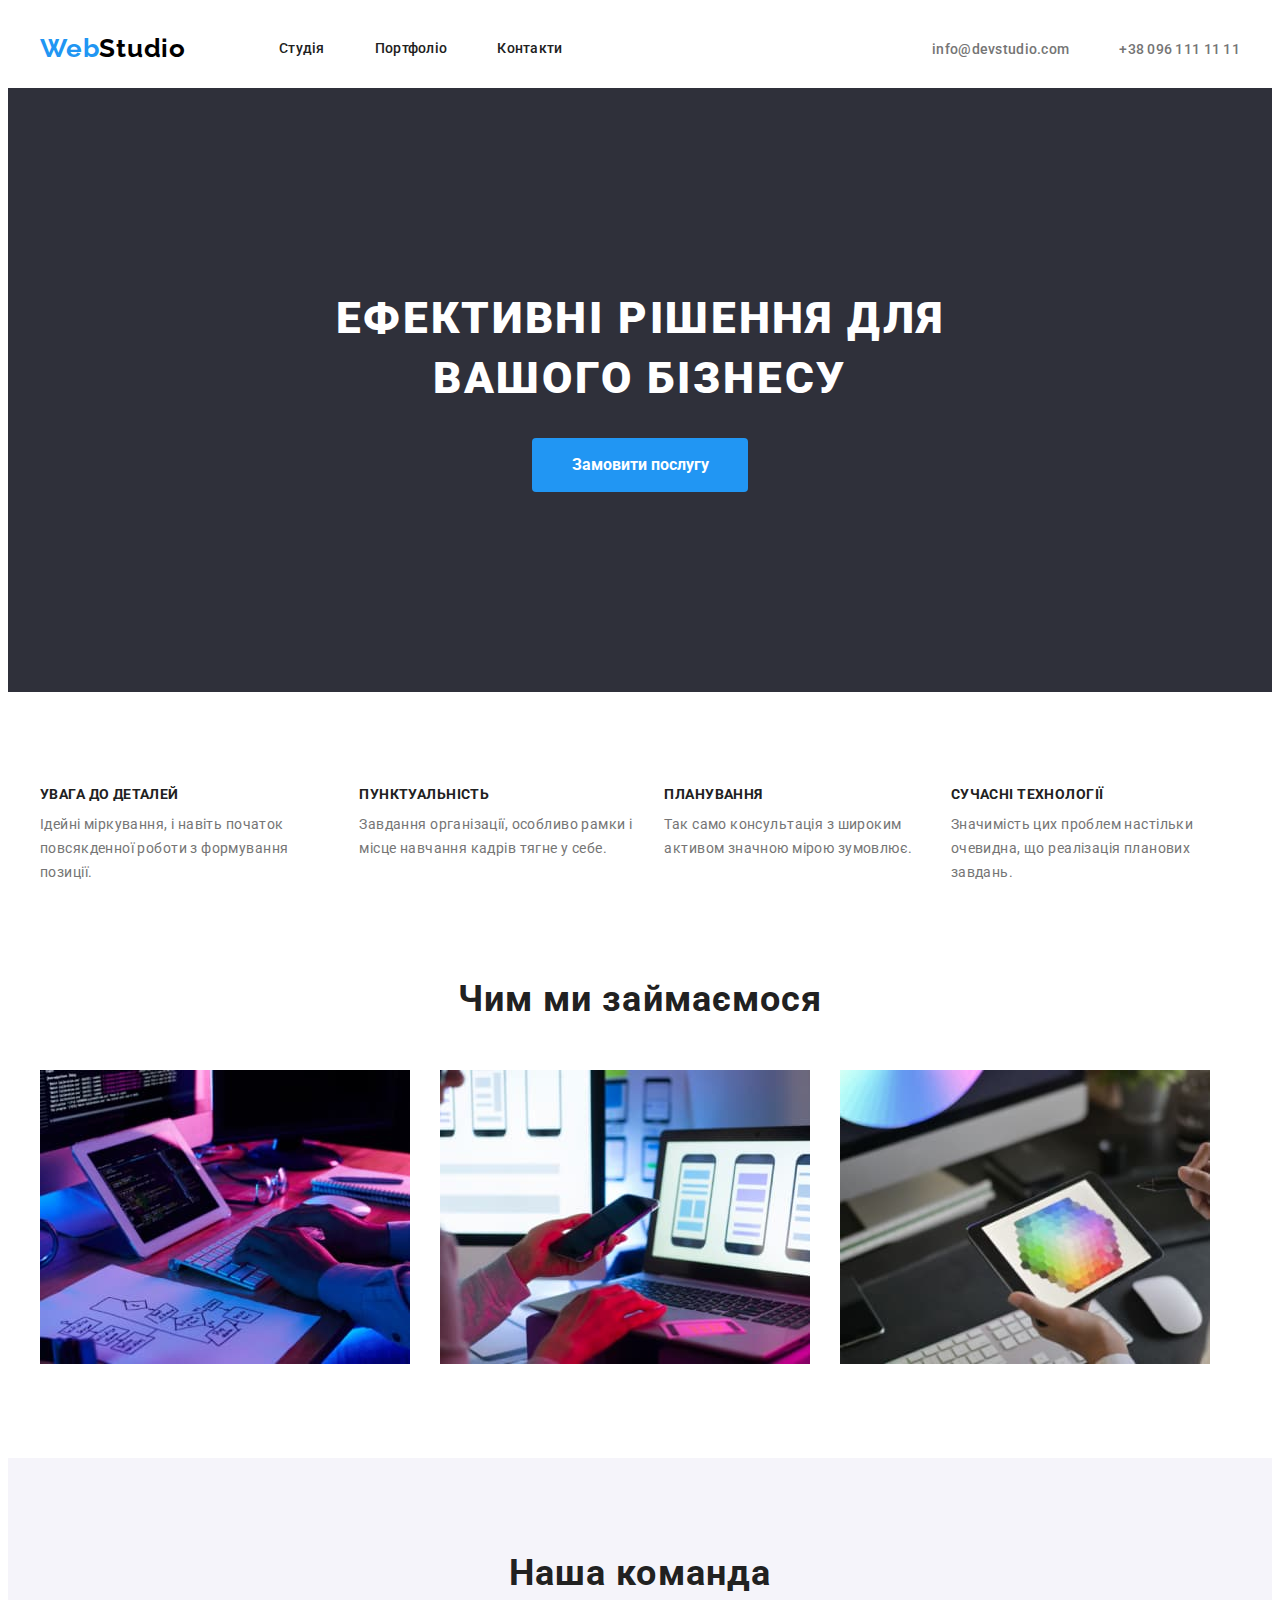
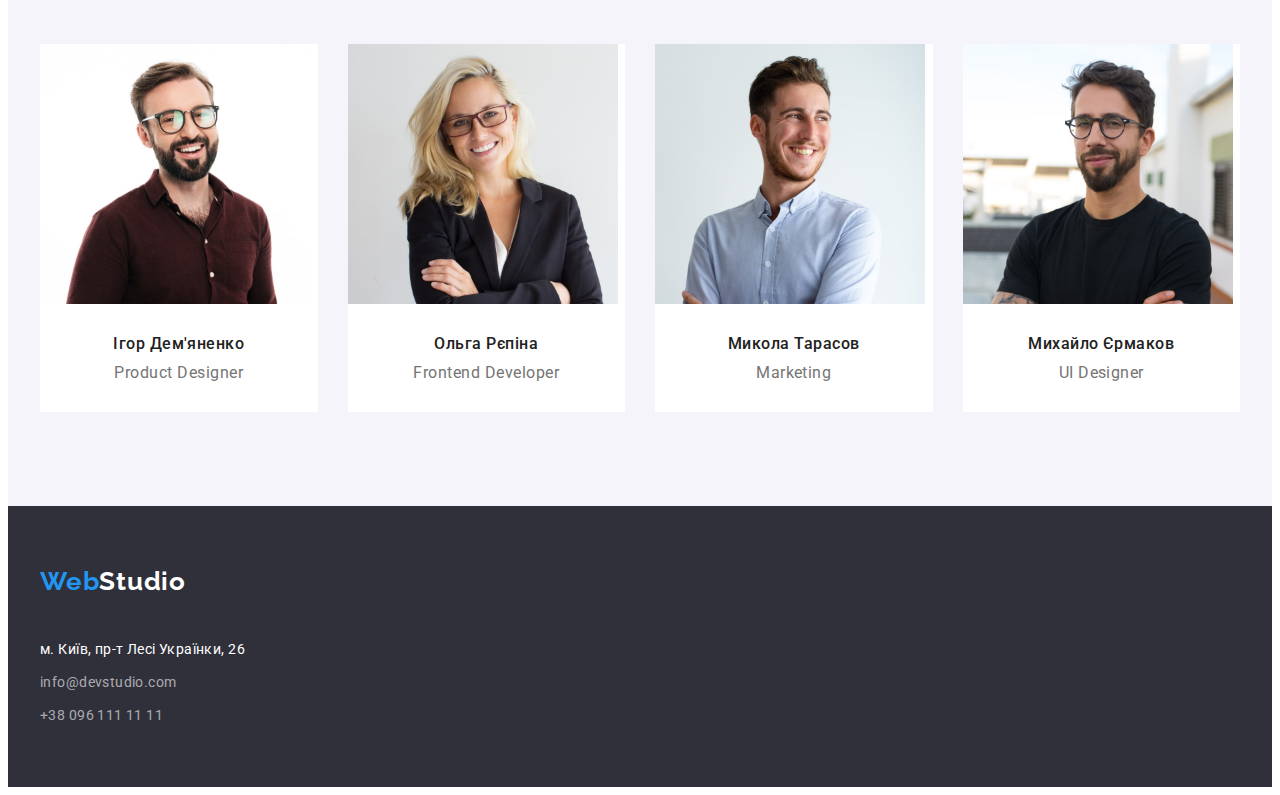
==== index.html @ 74b708aa "Initial commit" ====
<!DOCTYPE html>
<html lang="uk">
	<head>
		<meta charset="UTF-8" />
		<meta http-equiv="X-UA-Compatible" content="IE=edge" />
		<meta name="viewport" content="width=device-width, initial-scale=1.0" />
		<title>Document</title>
		<link rel="preconnect" href="https://fonts.googleapis.com" />
		<link rel="preconnect" href="https://fonts.gstatic.com" crossorigin />
		<link
			href="https://fonts.googleapis.com/css2?family=Raleway:wght@700&family=Roboto:wght@400;500;700;900&display=swap"
			rel="stylesheet"
		/>
		<link
			rel="stylesheet"
			href="https://cdnjs.cloudflare.com/ajax/libs/modern-normalize/1.1.0/modern-normalize.min.css"
			integrity="sha512-wpPYUAdjBVSE4KJnH1VR1HeZfpl1ub8YT/NKx4PuQ5NmX2tKuGu6U/JRp5y+Y8XG2tV+wKQpNHVUX03MfMFn9Q=="
			crossorigin="anonymous"
			referrerpolicy="no-referrer"
		/>
		<link rel="stylesheet" href="./css/styles.css" />
	</head>
	<body>
		<!-- =========================HEDER========================= -->
		<header class="heder">
			<div class="heder-conteiner conteiner">
				<a href="/" class="heder-logo link">
					Web<span class="heder-logo-part link">Studio</span>
				</a>
				<nav class="nav-list list">
					<ul class="hedern-nav-list list">
						<li class="nav-item list"><a href="index.html" class="nav-link link">Студія</a></li>
						<li class="nav-item list"><a href="portfolio.html" class="nav-link link">Портфоліо</a></li>
						<li class="nav-item list"><a href="" class="nav-link link">Контакти</a></li>
					</ul>
				</nav>
				<ul class="heder-list list">
					<li class="heder-mail-item">
						<a href="mailto:info@devstudio.com" class="heder-mail-link link">info@devstudio.com</a>
					</li>
					<li class="heder-tel-item">
						<a href="tel:+380961111111" class="heder-tel-link link">+38 096 111 11 11</a>
					</li>
				</ul>
			</div>
			<!-- =========================HEDER========================= -->
		</header>
		<main>
			<!-- =========================MAIN========================= -->
			<section class="main">
				<div class="conteiner">
					<h1 class="main-title">Ефективні рішення для вашого бізнесу</h1>
					<button type="button" class="main-btn">Замовити послугу</button>
				</div>
			</section>
			<!-- secondary -->
			<section class="section secondary">
				<div class="conteiner">
					<h2 hidden class="secondary-title">Переваги</h2>
					<ul class="secondary-list list">
						<li class="secondary-list-item list">
							<h3 class="secondary-sub-title">Увага до деталей</h3>
							<p class="secondary-text">
								Ідейні міркування, і навіть початок повсякденної роботи з формування позиції.
							</p>
						</li>
						<li class="secondary-list-item list">
							<h3 class="secondary-sub-title">Пунктуальність</h3>
							<p class="secondary-text">Завдання організації, особливо рамки і місце навчання кадрів тягне у себе.</p>
						</li>
						<li class="secondary-list-item list">
							<h3 class="secondary-sub-title">Планування</h3>
							<p class="secondary-text">Так само консультація з широким активом значною мірою зумовлює.</p>
						</li>
						<li class="secondary-list-item list">
							<h3 class="secondary-sub-title">Сучасні технології</h3>
							<p class="secondary-text">Значимість цих проблем настільки очевидна, що реалізація планових завдань.</p>
						</li>
					</ul>
				</div>
			</section>
			<!-- about -->
			<section class="about">
				<div class="conteiner">
					<h2 class="about-title">Чим ми займаємося</h2>
					<ul class="about-list list">
						<li class="about-list-item">
							<img src="./images/a-img-1.jpg" alt="Чим займаемося" width="370" height="294" />
						</li>
						<li class="about-list-item">
							<img src="./images/a-img-2.jpg" alt="Чим займаемося" width="370" height="294" />
						</li>
						<li class="about-list-item">
							<img src="./images/a-img-3.jpg" alt="Чим займаемося" width="370" height="294" />
						</li>
					</ul>
				</div>
			</section>
			<!-- comanda -->
			<section class="section comanda">
				<div class="conteiner">
					<h2 class="comanda-title">Наша команда</h2>
					<ul class="comanda-list list">
						<li class="comanda-item-list">
							<img src="./images/b-img-1.jpg" alt="Команда" width="270" height="260" />
							<h3 class="comanda-sub-title">Ігор Дем'яненко</h3>
							<p lang="en" class="comanda-text">Product Designer</p>
						</li>
						<li class="comanda-item-list">
							<img src="./images/b-img-2.jpg" alt="Команда" width="270" height="260" />
							<h3 class="comanda-sub-title">Ольга Рєпіна</h3>
							<p lang="en" class="comanda-text">Frontend Developer</p>
						</li>
						<li class="comanda-item-list">
							<img src="./images/b-img-3.jpg" alt="Команда" width="270" height="260" />
							<h3 class="comanda-sub-title">Микола Тарасов</h3>
							<p lang="en" class="comanda-text">Marketing</p>
						</li>
						<li class="comanda-item-list">
							<img src="./images/b-img-4.jpg" alt="Команда" width="270" height="260" />
							<h3 class="comanda-sub-title">Михайло Єрмаков</h3>
							<p lang="en" class="comanda-text">UI Designer</p>
						</li>
					</ul>
				</div>
			</section>
			<!-- =========================MAIN========================= -->
		</main>
		<!-- =========================FOOTER========================= -->
		<footer class="footer">
			<div class="conteiner">
				<a href="/" class="footer-logo link">
					Web<span class="footer-logo-part link">Studio</span>
				</a>
				<address class="address">
					<ul class="address-list list">
						<li class="footer-map-item">
							<a
								href="https://goo.gl/maps/tcsQ4ocLexiFxSDB9"
								target="_blank"
								rel="noopener noreferrer nofollow"
								class="footer-map-link link"
							>
								м. Київ, пр-т Лесі Українки, 26
							</a>
						</li>
						<li class="footer-mail-item">
							<a href="mailto:info@devstudio.com" class="footer-mail-link link">info@devstudio.com</a>
						</li>
						<li class="footer-tel-item">
							<a href="tel:+380961111111" class="footer-tel-link link">+38 096 111 11 11</a>
						</li>
					</ul>
				</address>
			</div>
		</footer>
		<!-- =========================FOOTER========================= -->
	</body>
</html>
---- css/styles.css ----
:root {
	--heder-logo-color: #2196f3;
	--heder-logo-color-sub: #000000;
	--nav-link-hover-focus: #2196f3;
	--heder-mail-tel: #757575;
	--heder-mail-tel-hover-focus: #2196f3;
	--main-background-color: #2f303a;
	--main-title: #ffffff;
	--main-text-btn-color: #ffffff;
	--main-btn-background-color: #2196f3;
	--main-btn-background-color-hover-focus: #188ce8;
	--secondary-text-color: #757575;
	--footer-background-color: #2f303a;
	--footer-logo: #2196f3;
	--footer-logo-part: #ffffff;
	--footer-map-link: #ffffff;
	--footer-mail-tel-link: rgba(255, 255, 255, 0.6);
	--footer-mail-map-tel-link-focus-hover: #2196f3;
	--portfolio-btn-color: #212121;
	--portfolio-btn-background: #f5f4fa;
	--portfolio-btn-color-hover-focus: #ffffff;
	--portfolio-btn-background-hover-focus: #2196f3;
	--portfolio-text: #757575;
}

body {
	font-family: "Roboto", sans-serif;
	color: #212121;
	background-color: #ffffff;
}
.conteiner {
	width: 1200px;
	padding-left: 15px;
	padding-right: 15px;
	margin-left: auto;
	margin-right: auto;
	/* outline: 2px solid rgb(153, 51, 51); */
}
.section {
	padding-top: 94px;
	padding-bottom: 94px;
}
/* reset start */
h1,
h2,
h3,
h4,
h5,
h6,
ul,
p {
	margin: 0;
}
.list {
	list-style: none;
	margin: 0;
	padding: 0;
}
.link {
	text-decoration: none;
	color: currentColor;
}
img {
	display: block;
	max-width: 100%;
	height: auto;
}
/*  =========================HEDER=========================  */

.heder-conteiner {
	display: flex;
	align-items: center;
}
.heder-logo {
	font-family: "Raleway", sans-serif;
	font-weight: 700;
	font-size: 26px;
	line-height: calc(31 / 26);
	letter-spacing: 0.03em;
	color: var(--heder-logo-color);
	margin-right: 93px;
}
.heder-logo-part {
	color: var(--heder-logo-color-sub);
}

.nav-link {
	display: block;
	font-weight: 500;
	font-size: 14px;
	line-height: calc(16 / 14);
	letter-spacing: 0.02em;
	color: #212121;
	padding-top: 32px;
	padding-bottom: 32px;
}
.nav-link:hover,
.nav-link:focus {
	font-weight: 500;
	font-size: 14px;
	line-height: calc(16 / 14);
	letter-spacing: 0.02em;

	color: var(--nav-link-hover-focus);
}
.hedern-nav-list {
	display: flex;
	gap: 50px;
}
.heder-list {
	display: flex;
	margin-left: auto;
	gap: 50px;
}
.heder-mail-link {
	font-weight: 500;
	font-size: 14px;
	line-height: calc(16 / 14);
	letter-spacing: 0.02em;

	color: var(--heder-mail-tel);
}

.heder-tel-link {
	font-weight: 500;
	font-size: 14px;
	line-height: calc(16 / 14);
	letter-spacing: 0.02em;

	color: var(--heder-mail-tel);
}
.heder-tel-link:hover,
.heder-tel-link:focus,
.heder-mail-link:hover,
.heder-mail-link:focus {
	font-weight: 500;
	font-size: 14px;
	line-height: calc(16 / 14);
	letter-spacing: 0.02em;

	color: var(--heder-mail-tel-hover-focus);
}
/*  =========================HEDER=========================  */

/*  =========================MAIN=========================  */
.main {
	background-color: var(--main-background-color);
	padding-top: 200px;
	padding-bottom: 200px;
}
.main-title {
	font-family: "Roboto";
	font-weight: 900;
	font-size: 44px;
	line-height: calc(60 / 44);
	text-align: center;
	letter-spacing: 0.06em;
	text-transform: uppercase;
	color: var(--main-title);
	margin-bottom: 30px;
	width: 696px;
	margin-left: auto;
	margin-right: auto;
}
.main-btn {
	display: block;
	font-family: inherit;
	font-weight: 700;
	font-size: 16px;
	line-height: calc(30 / 16);
	color: var(--main-text-btn-color);
	cursor: pointer;
	background: var(--main-btn-background-color);
	border-radius: 4px;
	border-color: transparent;
	padding: 10px 32px;
	min-width: 216px;
	min-height: 50px;
	margin-left: auto;
	margin-right: auto;
}
.main-btn:hover,
.main-btn:focus {
	background: var(--main-btn-background-color-hover-focus);
}
/* secondary */

.secondary-list {
	display: flex;
}
.secondary-list-item {
	flex-basis: calc((100%-30px * 3) / 4);
}
.secondary-list-item:not(:last-child) {
	margin-right: 30px;
}

.secondary-sub-title {
	font-weight: 700;
	font-size: 14px;
	line-height: calc(16 / 14);
	letter-spacing: 0.03em;
	text-transform: uppercase;
	margin-bottom: 10px;
}
.secondary-text {
	font-weight: 400;
	font-size: 14px;
	line-height: calc(24 / 14);
	letter-spacing: 0.03em;
	color: var(--secondary-text-color);
}
/*  about  */

.about-list {
	display: flex;
	gap: 30px;
}
.about-title {
	font-weight: 700;
	font-size: 36px;
	line-height: calc(42 / 36);
	letter-spacing: 0.03em;
	text-align: center;
	margin-bottom: 50px;
}
.about-list-item {
	padding-bottom: 94px;
}
/* comanda */
.comanda {
	background-color: #f5f4fa;
}
.comanda-list {
	display: flex;
	flex-wrap: wrap;
	gap: 30px;
}
.comanda-title {
	font-weight: 700;
	font-size: 36px;
	line-height: calc(42 / 36);
	letter-spacing: 0.03em;
	text-align: center;
	margin-bottom: 50px;
}
.comanda-item-list {
	background-color: #ffffff;
	flex-basis: calc((100% - 30px * 3) / 4);
}
.comanda-sub-title {
	font-weight: 500;
	font-size: 16px;
	line-height: calc(19 / 16);
	letter-spacing: 0.03em;
	color: var(--secondary-sub-title-color);
	text-align: center;
	margin-top: 30px;
	margin-bottom: 10px;
}
.comanda-text {
	font-weight: 400;
	font-size: 16px;
	line-height: calc(19 / 16);
	letter-spacing: 0.03em;
	color: var(--secondary-text-color);
	text-align: center;
	padding-bottom: 30px;
}

/*  =========================MAIN=========================  */
/*  =========================FOOTER=========================  */
.address {
	font-style: normal;
}
.footer {
	background-color: var(--footer-background-color);
	padding-top: 60px;
	padding-bottom: 60px;
}
.footer-logo {
	display: inline-block;
	font-family: "Raleway", sans-serif;
	font-weight: 700;
	font-size: 26px;
	line-height: calc(31 / 26);
	letter-spacing: 0.03em;
	color: var(--footer-logo);
	margin-bottom: 20px;
}

.footer-logo-part {
	color: var(--footer-logo-part);
	margin-bottom: 20px;
	display: inline-block;
}
.footer-map-item {
	margin-bottom: 9px;
}
.footer-mail-item {
	margin-bottom: 9px;
}

.footer-map-link {
	font-weight: 400;
	font-size: 14px;
	line-height: calc(24 / 14);
	letter-spacing: 0.03em;
	color: var(--footer-map-link);
}

.footer-mail-link {
	font-weight: 400;
	font-size: 14px;
	line-height: calc(24 / 14);
	letter-spacing: 0.03em;
	color: var(--footer-mail-tel-link);
}
.footer-tel-link {
	font-weight: 400;
	font-size: 14px;
	line-height: calc(24 / 14);
	letter-spacing: 0.03em;
	color: var(--footer-mail-tel-link);
}
.footer-map-link:hover,
.footer-map-link:focus,
.footer-tel-link:hover,
.footer-tel-link:focus,
.footer-mail-link:hover,
.footer-mail-link:focus {
	color: var(--footer-mail-map-tel-link-focus-hover);
}
/*  =========================FOOTER=========================  */
/*  =========================MAIN PORTFOLIO=========================  */
.main-list-btn {
	display: flex;
	gap: 8px;
	justify-content: center;
	margin-bottom: 50px;
}
.portfolio-list {
	display: flex;
	flex-wrap: wrap;
	gap: 30px;
}
.portfolio-btn {
	display: block;
	cursor: pointer;
	font-family: inherit;
	background: var(--portfolio-btn-background);
	border-radius: 4px;
	border-color: transparent;
	font-weight: 500;
	font-size: 16px;
	line-height: calc(26 / 16);
	text-align: center;
	letter-spacing: 0.03em;
	color: var(--portfolio-btn-color);
	padding: 6px 22px;
}
.portfolio-btn:hover,
.portfolio-btn:focus {
	background: var(--portfolio-btn-background-hover-focus);
	box-shadow: 0px 3px 1px rgba(0, 0, 0, 0.1), 0px 1px 2px rgba(0, 0, 0, 0.08), 0px 2px 2px rgba(0, 0, 0, 0.12);
	border-radius: 4px;
	font-weight: 500;
	font-size: 16px;
	line-height: calc(26 / 16);
	text-align: center;
	letter-spacing: 0.03em;
	color: var(--portfolio-btn-color-hover-focus);
}
.portfolio-item-list {
	flex-basis: calc((100% - 30px * 2) / 3);
}
.portfolio-title {
	font-weight: 700;
	font-size: 18px;
	line-height: calc(36 / 18);
	letter-spacing: 0.06em;
	color: var(--portfolio-title);
	margin-bottom: 4px;
}
.portfolio-text {
	font-size: 16px;
	line-height: calc(30 / 16);
	letter-spacing: 0.03em;
	color: var(--portfolio-text);
}

.sub-border {
	padding: 20px 24px;
	border: 1px solid #eeeeee;
	border-top: none;
}
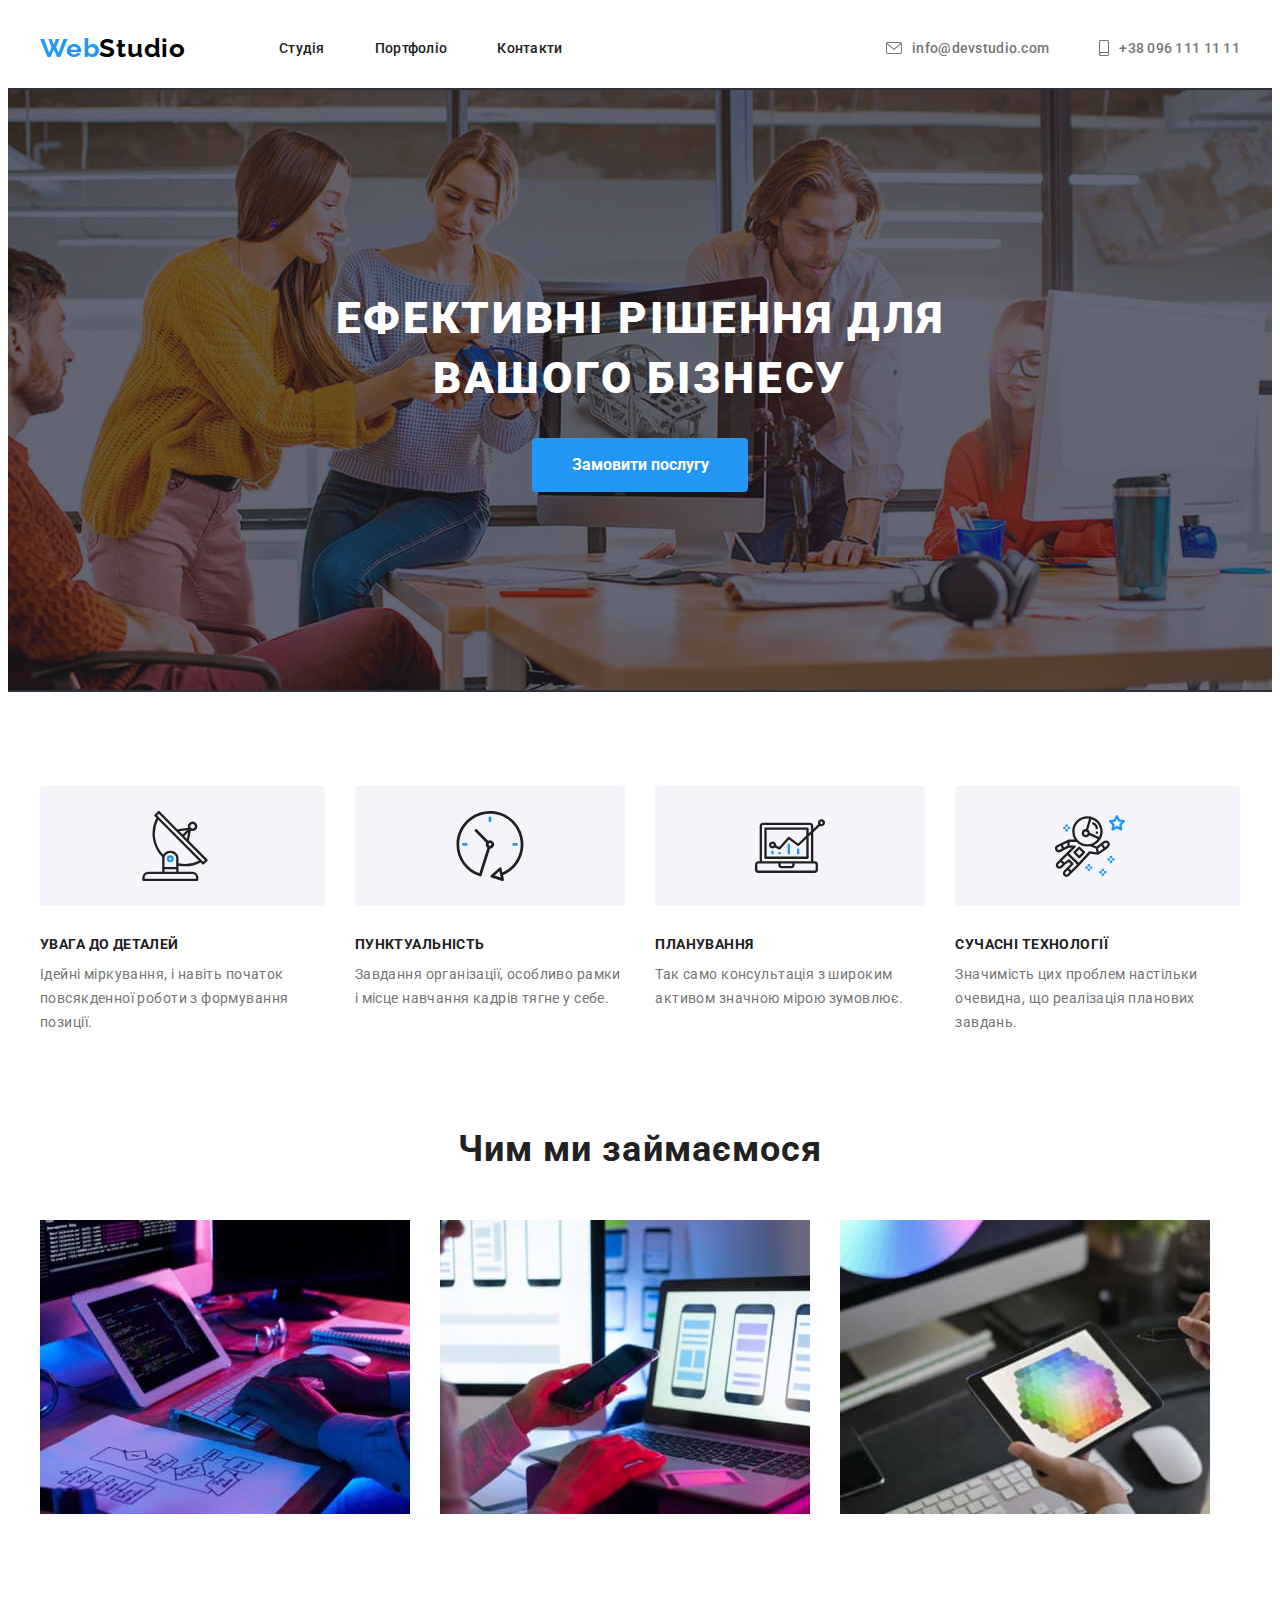
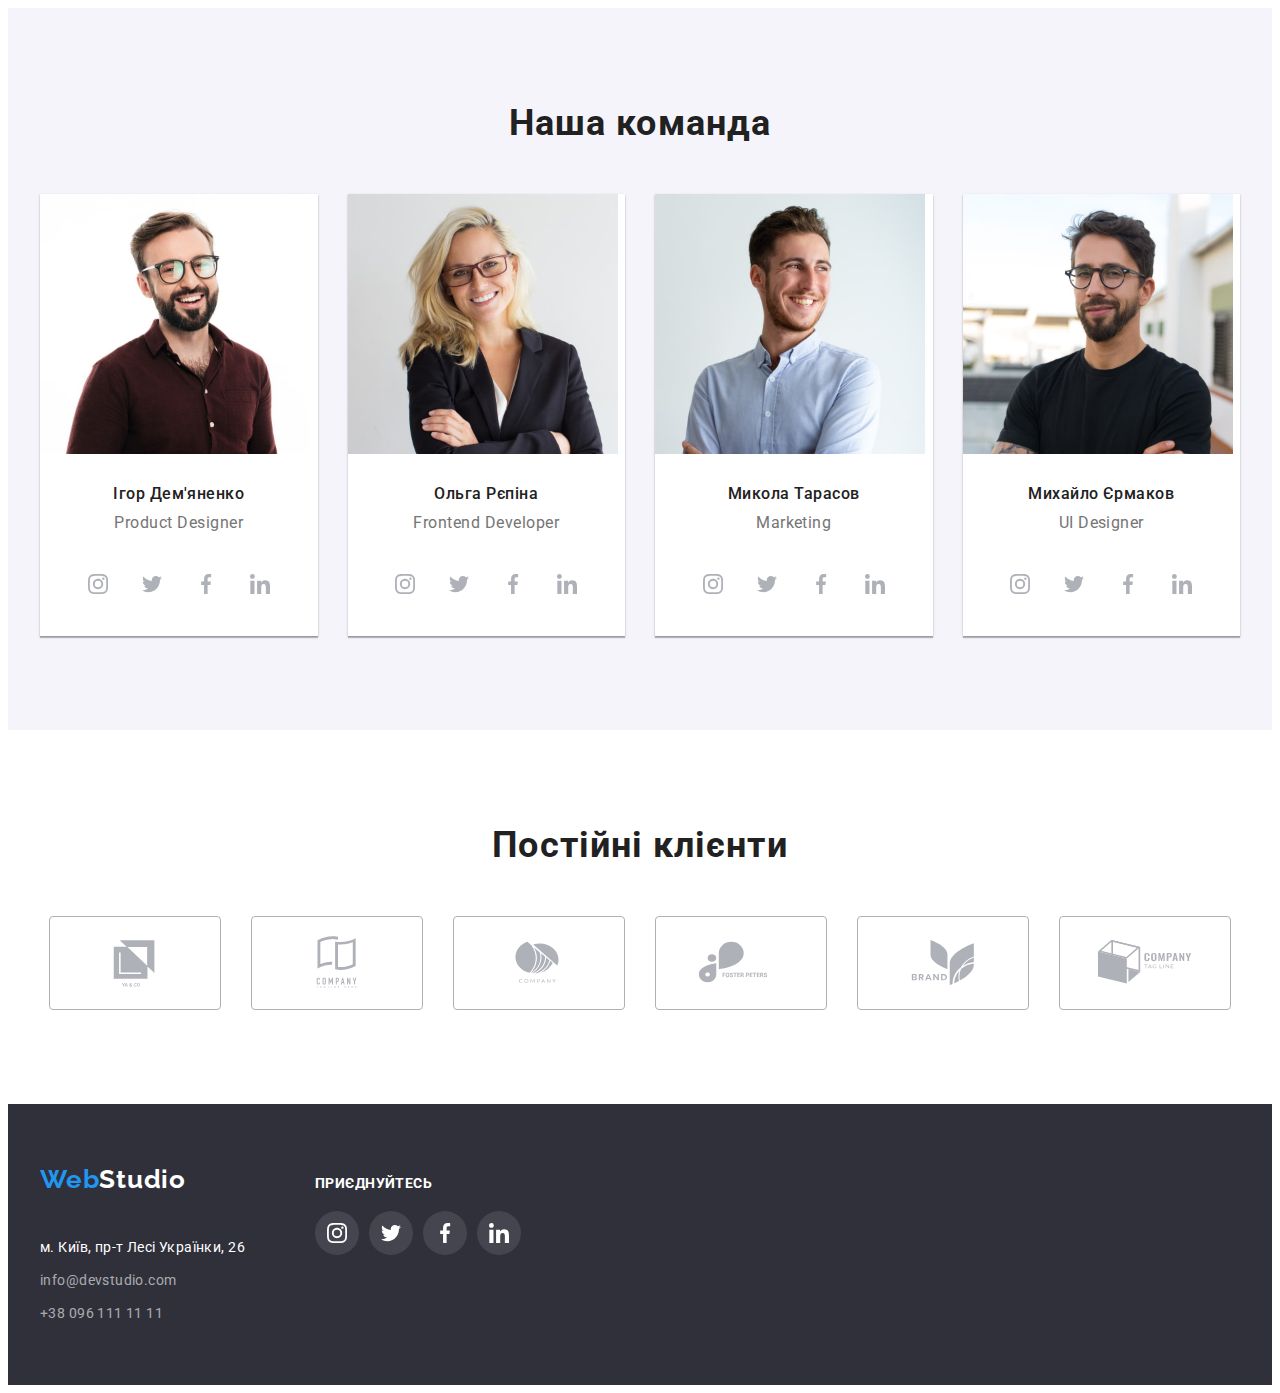
==== commit b2d624c3: "hw-04 full" ====
--- a/index.html
+++ b/index.html
@@ -36,10 +36,20 @@
 				</nav>
 				<ul class="heder-list list">
 					<li class="heder-mail-item">
-						<a href="mailto:info@devstudio.com" class="heder-mail-link link">info@devstudio.com</a>
+						<a href="mailto:info@devstudio.com" class="heder-mail-link link">
+							<svg class="heder-mail-icon" width="16" height="12">
+								<use href="./images/icons.svg#icon-convert"></use>
+							</svg>
+							info@devstudio.com
+						</a>
 					</li>
 					<li class="heder-tel-item">
-						<a href="tel:+380961111111" class="heder-tel-link link">+38 096 111 11 11</a>
+						<a href="tel:+380961111111" class="heder-tel-link link">
+							<svg class="heder-tel-icon" width="10" height="16">
+								<use href="./images/icons.svg#icon-smartphone"></use>
+							</svg>
+							+38 096 111 11 11
+						</a>
 					</li>
 				</ul>
 			</div>
@@ -59,20 +69,40 @@
 					<h2 hidden class="secondary-title">Переваги</h2>
 					<ul class="secondary-list list">
 						<li class="secondary-list-item list">
+							<div class="secondary-block">
+								<svg class="secondary-icon" width="70" height="70">
+									<use href="./images/icons.svg#icon-antenna"></use>
+								</svg>
+							</div>
 							<h3 class="secondary-sub-title">Увага до деталей</h3>
 							<p class="secondary-text">
 								Ідейні міркування, і навіть початок повсякденної роботи з формування позиції.
 							</p>
 						</li>
 						<li class="secondary-list-item list">
+							<div class="secondary-block">
+								<svg class="secondary-icon" width="70" height="70">
+									<use href="./images/icons.svg#icon-clock"></use>
+								</svg>
+							</div>
 							<h3 class="secondary-sub-title">Пунктуальність</h3>
 							<p class="secondary-text">Завдання організації, особливо рамки і місце навчання кадрів тягне у себе.</p>
 						</li>
 						<li class="secondary-list-item list">
+							<div class="secondary-block">
+								<svg class="secondary-icon" width="70" height="70">
+									<use href="./images/icons.svg#icon-diagram"></use>
+								</svg>
+							</div>
 							<h3 class="secondary-sub-title">Планування</h3>
 							<p class="secondary-text">Так само консультація з широким активом значною мірою зумовлює.</p>
 						</li>
 						<li class="secondary-list-item list">
+							<div class="secondary-block">
+								<svg class="secondary-icon" width="70" height="70">
+									<use href="./images/icons.svg#icon-astronaut"></use>
+								</svg>
+							</div>
 							<h3 class="secondary-sub-title">Сучасні технології</h3>
 							<p class="secondary-text">Значимість цих проблем настільки очевидна, що реалізація планових завдань.</p>
 						</li>
@@ -103,55 +133,387 @@
 					<ul class="comanda-list list">
 						<li class="comanda-item-list">
 							<img src="./images/b-img-1.jpg" alt="Команда" width="270" height="260" />
-							<h3 class="comanda-sub-title">Ігор Дем'яненко</h3>
-							<p lang="en" class="comanda-text">Product Designer</p>
+							<div class="comanda-block">
+								<h3 class="comanda-sub-title">Ігор Дем'яненко</h3>
+								<p lang="en" class="comanda-text">Product Designer</p>
+								<ul class="social-list list">
+									<li class="social-ite">
+										<a
+											class="social-link link"
+											href="https://instagram.com"
+											target="_blank"
+											rel="noopener noreferrer"
+											aria-label="Instagram icon"
+										>
+											<svg class="comanda-icon" width="20" height="20">
+												<use href="./images/icons.svg#icon-instagram"></use>
+											</svg>
+										</a>
+									</li>
+									<li class="social-ite">
+										<a
+											class="social-link link"
+											href="https://twitter.com"
+											target="_blank"
+											rel="noopener noreferrer"
+											aria-label="Twitter icon"
+										>
+											<svg class="comanda-icon" width="20" height="20">
+												<use href="./images/icons.svg#icon-twitter"></use>
+											</svg>
+										</a>
+									</li>
+									<li class="social-ite">
+										<a
+											class="social-link link"
+											href="https://facebook.com"
+											target="_blank"
+											rel="noopener noreferrer"
+											aria-label="Facebook icon"
+										>
+											<svg class="comanda-icon" width="20" height="20">
+												<use href="./images/icons.svg#icon-facebook"></use>
+											</svg>
+										</a>
+									</li>
+									<li class="social-ite">
+										<a
+											class="social-link link"
+											href="https://linkedin.com"
+											target="_blank"
+											rel="noopener noreferrer"
+											aria-label="Linkedin icon"
+										>
+											<svg class="comanda-icon" width="20" height="20">
+												<use href="./images/icons.svg#icon-linkedin"></use>
+											</svg>
+										</a>
+									</li>
+								</ul>
+							</div>
 						</li>
 						<li class="comanda-item-list">
 							<img src="./images/b-img-2.jpg" alt="Команда" width="270" height="260" />
-							<h3 class="comanda-sub-title">Ольга Рєпіна</h3>
-							<p lang="en" class="comanda-text">Frontend Developer</p>
+							<div class="comanda-block">
+								<h3 class="comanda-sub-title">Ольга Рєпіна</h3>
+								<p lang="en" class="comanda-text">Frontend Developer</p>
+								<ul class="social-list list">
+									<li class="social-ite">
+										<a
+											class="social-link link"
+											href="https://instagram.com"
+											target="_blank"
+											rel="noopener noreferrer"
+											aria-label="Instagram icon"
+										>
+											<svg class="comanda-icon" width="20" height="20">
+												<use href="./images/icons.svg#icon-instagram"></use>
+											</svg>
+										</a>
+									</li>
+									<li class="social-ite">
+										<a
+											class="social-link link"
+											href="https://twitter.com"
+											target="_blank"
+											rel="noopener noreferrer"
+											aria-label="Twitter icon"
+										>
+											<svg class="comanda-icon" width="20" height="20">
+												<use href="./images/icons.svg#icon-twitter"></use>
+											</svg>
+										</a>
+									</li>
+									<li class="social-ite">
+										<a
+											class="social-link link"
+											href="https://facebook.com"
+											target="_blank"
+											rel="noopener noreferrer"
+											aria-label="Facebook icon"
+										>
+											<svg class="comanda-icon" width="20" height="20">
+												<use href="./images/icons.svg#icon-facebook"></use>
+											</svg>
+										</a>
+									</li>
+									<li class="social-ite">
+										<a
+											class="social-link link"
+											href="https://linkedin.com"
+											target="_blank"
+											rel="noopener noreferrer"
+											aria-label="Linkedin icon"
+										>
+											<svg class="comanda-icon" width="20" height="20">
+												<use href="./images/icons.svg#icon-linkedin"></use>
+											</svg>
+										</a>
+									</li>
+								</ul>
+							</div>
 						</li>
 						<li class="comanda-item-list">
 							<img src="./images/b-img-3.jpg" alt="Команда" width="270" height="260" />
-							<h3 class="comanda-sub-title">Микола Тарасов</h3>
-							<p lang="en" class="comanda-text">Marketing</p>
+							<div class="comanda-block">
+								<h3 class="comanda-sub-title">Микола Тарасов</h3>
+								<p lang="en" class="comanda-text">Marketing</p>
+								<ul class="social-list list">
+									<li class="social-ite">
+										<a
+											class="social-link link"
+											href="https://instagram.com"
+											target="_blank"
+											rel="noopener noreferrer"
+											aria-label="Instagram icon"
+										>
+											<svg class="comanda-icon" width="20" height="20">
+												<use href="./images/icons.svg#icon-instagram"></use>
+											</svg>
+										</a>
+									</li>
+									<li class="social-ite">
+										<a
+											class="social-link link"
+											href="https://twitter.com"
+											target="_blank"
+											rel="noopener noreferrer"
+											aria-label="Twitter icon"
+										>
+											<svg class="comanda-icon" width="20" height="20">
+												<use href="./images/icons.svg#icon-twitter"></use>
+											</svg>
+										</a>
+									</li>
+									<li class="social-ite">
+										<a
+											class="social-link link"
+											href="https://facebook.com"
+											target="_blank"
+											rel="noopener noreferrer"
+											aria-label="Facebook icon"
+										>
+											<svg class="comanda-icon" width="20" height="20">
+												<use href="./images/icons.svg#icon-facebook"></use>
+											</svg>
+										</a>
+									</li>
+									<li class="social-ite">
+										<a
+											class="social-link link"
+											href="https://linkedin.com"
+											target="_blank"
+											rel="noopener noreferrer"
+											aria-label="Linkedin icon"
+										>
+											<svg class="comanda-icon" width="20" height="20">
+												<use href="./images/icons.svg#icon-linkedin"></use>
+											</svg>
+										</a>
+									</li>
+								</ul>
+							</div>
 						</li>
 						<li class="comanda-item-list">
 							<img src="./images/b-img-4.jpg" alt="Команда" width="270" height="260" />
-							<h3 class="comanda-sub-title">Михайло Єрмаков</h3>
-							<p lang="en" class="comanda-text">UI Designer</p>
+							<div class="comanda-block">
+								<h3 class="comanda-sub-title">Михайло Єрмаков</h3>
+								<p lang="en" class="comanda-text">UI Designer</p>
+								<ul class="social-list list">
+									<li class="social-ite">
+										<a
+											class="social-link link"
+											href="https://instagram.com"
+											target="_blank"
+											rel="noopener noreferrer"
+											aria-label="Instagram icon"
+										>
+											<svg class="comanda-icon" width="20" height="20">
+												<use href="./images/icons.svg#icon-instagram"></use>
+											</svg>
+										</a>
+									</li>
+									<li class="social-ite">
+										<a
+											class="social-link link"
+											href="https://twitter.com"
+											target="_blank"
+											rel="noopener noreferrer"
+											aria-label="Twitter icon"
+										>
+											<svg class="comanda-icon" width="20" height="20">
+												<use href="./images/icons.svg#icon-twitter"></use>
+											</svg>
+										</a>
+									</li>
+									<li class="social-ite">
+										<a
+											class="social-link link"
+											href="https://facebook.com"
+											target="_blank"
+											rel="noopener noreferrer"
+											aria-label="Facebook icon"
+										>
+											<svg class="comanda-icon" width="20" height="20">
+												<use href="./images/icons.svg#icon-facebook"></use>
+											</svg>
+										</a>
+									</li>
+									<li class="social-ite">
+										<a
+											class="social-link link"
+											href="https://linkedin.com"
+											target="_blank"
+											rel="noopener noreferrer"
+											aria-label="Linkedin icon"
+										>
+											<svg class="comanda-icon" width="20" height="20">
+												<use href="./images/icons.svg#icon-linkedin"></use>
+											</svg>
+										</a>
+									</li>
+								</ul>
+							</div>
 						</li>
 					</ul>
 				</div>
+			</section>
+			<section class="section client">
+				<h2 class="client-title">Постійні клієнти</h2>
+				<ul class="client-list list">
+					<li class="client-ite">
+						<a class="client-link link" href="" target="_blank" rel="noopener noreferrer">
+							<svg class="client-icon" width="106" height="60">
+								<use href="./images/icons.svg#icon-logo1"></use>
+							</svg>
+						</a>
+					</li>
+					<li class="client-ite">
+						<a class="client-link link" href="" target="_blank" rel="noopener noreferrer">
+							<svg class="client-icon" width="106" height="60">
+								<use href="./images/icons.svg#icon-logo2"></use>
+							</svg>
+						</a>
+					</li>
+					<li class="client-ite">
+						<a class="client-link link" href="" target="_blank" rel="noopener noreferrer">
+							<svg class="client-icon" width="106" height="60">
+								<use href="./images/icons.svg#icon-logo3"></use>
+							</svg>
+						</a>
+					</li>
+					<li class="client-ite">
+						<a class="client-link link" href="" target="_blank" rel="noopener noreferrer">
+							<svg class="client-icon" width="106" height="60">
+								<use href="./images/icons.svg#icon-logo4"></use>
+							</svg>
+						</a>
+					</li>
+					<li class="client-ite">
+						<a class="client-link link" href="" target="_blank" rel="noopener noreferrer">
+							<svg class="client-icon" width="106" height="60">
+								<use href="./images/icons.svg#icon-logo5"></use>
+							</svg>
+						</a>
+					</li>
+					<li class="client-ite">
+						<a class="client-link link" href="" target="_blank" rel="noopener noreferrer">
+							<svg class="client-icon" width="106" height="60">
+								<use href="./images/icons.svg#icon-logo6"></use>
+							</svg>
+						</a>
+					</li>
+				</ul>
 			</section>
 			<!-- =========================MAIN========================= -->
 		</main>
 		<!-- =========================FOOTER========================= -->
 		<footer class="footer">
-			<div class="conteiner">
-				<a href="/" class="footer-logo link">
-					Web<span class="footer-logo-part link">Studio</span>
-				</a>
-				<address class="address">
-					<ul class="address-list list">
-						<li class="footer-map-item">
+			<div class="footer-flex conteiner">
+				<div>
+					<a href="/" class="footer-logo link">
+						Web<span class="footer-logo-part link">Studio</span>
+					</a>
+
+					<address class="address">
+						<ul class="address-list list">
+							<li class="footer-map-item">
+								<a
+									href="https://goo.gl/maps/tcsQ4ocLexiFxSDB9"
+									target="_blank"
+									rel="noopener noreferrer nofollow"
+									class="footer-map-link link"
+								>
+									м. Київ, пр-т Лесі Українки, 26
+								</a>
+							</li>
+							<li class="footer-mail-item">
+								<a href="mailto:info@devstudio.com" class="footer-mail-link link">info@devstudio.com</a>
+							</li>
+							<li class="footer-tel-item">
+								<a href="tel:+380961111111" class="footer-tel-link link">+38 096 111 11 11</a>
+							</li>
+						</ul>
+					</address>
+				</div>
+
+				<section>
+					<h2 class="footer-title">приєднуйтесь</h2>
+					<ul class="footer-list list">
+						<li class="footer-item">
 							<a
-								href="https://goo.gl/maps/tcsQ4ocLexiFxSDB9"
+								class="footer-link link"
+								href="https://instagram.com"
 								target="_blank"
-								rel="noopener noreferrer nofollow"
-								class="footer-map-link link"
+								rel="noopener noreferrer"
+								aria-label="Instagram icon"
 							>
-								м. Київ, пр-т Лесі Українки, 26
+								<svg class="footer-icon" width="20" height="20">
+									<use href="./images/icons.svg#icon-instagram"></use>
+								</svg>
 							</a>
 						</li>
-						<li class="footer-mail-item">
-							<a href="mailto:info@devstudio.com" class="footer-mail-link link">info@devstudio.com</a>
-						</li>
-						<li class="footer-tel-item">
-							<a href="tel:+380961111111" class="footer-tel-link link">+38 096 111 11 11</a>
+						<li class="footer-item">
+							<a
+								class="footer-link link"
+								href="https://twitter.com"
+								target="_blank"
+								rel="noopener noreferrer"
+								aria-label="Twitter icon"
+							>
+								<svg class="footer-icon" width="20" height="20">
+									<use href="./images/icons.svg#icon-twitter"></use>
+								</svg>
+							</a>
+						</li>
+						<li class="footer-item">
+							<a
+								class="footer-link link"
+								href="https://facebook.com"
+								target="_blank"
+								rel="noopener noreferrer"
+								aria-label="Facebook icon"
+							>
+								<svg class="footer-icon" width="20" height="20">
+									<use href="./images/icons.svg#icon-facebook"></use>
+								</svg>
+							</a>
+						</li>
+						<li class="footer-item">
+							<a
+								class="footer-link link"
+								href="https://linkedin.com"
+								target="_blank"
+								rel="noopener noreferrer"
+								aria-label="Linkedin icon"
+							>
+								<svg class="footer-icon" width="20" height="20">
+									<use href="./images/icons.svg#icon-linkedin"></use>
+								</svg>
+							</a>
 						</li>
 					</ul>
-				</address>
+				</section>
 			</div>
 		</footer>
 		<!-- =========================FOOTER========================= -->
--- a/css/styles.css
+++ b/css/styles.css
@@ -117,8 +117,13 @@
 	font-size: 14px;
 	line-height: calc(16 / 14);
 	letter-spacing: 0.02em;
-
 	color: var(--heder-mail-tel);
+	display: flex;
+	align-items: center;
+	gap: 10px;
+}
+.heder-mail-icon {
+	fill: currentColor;
 }
 
 .heder-tel-link {
@@ -126,8 +131,13 @@
 	font-size: 14px;
 	line-height: calc(16 / 14);
 	letter-spacing: 0.02em;
-
+	display: flex;
+	align-items: center;
+	gap: 10px;
 	color: var(--heder-mail-tel);
+}
+.heder-tel-icon {
+	fill: currentColor;
 }
 .heder-tel-link:hover,
 .heder-tel-link:focus,
@@ -144,10 +154,16 @@
 
 /*  =========================MAIN=========================  */
 .main {
+	max-width: 1600px;
+	margin: 0px auto;
 	background-color: var(--main-background-color);
 	padding-top: 200px;
 	padding-bottom: 200px;
-}
+	background-image: linear-gradient(rgba(47, 48, 58, 0.4), rgba(47, 48, 58, 0.4)), url(../images/main.jpg);
+	background-repeat: no-repeat;
+	background-position: center;
+}
+
 .main-title {
 	font-family: "Roboto";
 	font-weight: 900;
@@ -188,6 +204,14 @@
 .secondary-list {
 	display: flex;
 }
+.secondary-block {
+	display: flex;
+	align-items: center;
+	background-color: #f5f4fa;
+	border-radius: 4px;
+	padding: 25px 100px;
+	margin-bottom: 30px;
+}
 .secondary-list-item {
 	flex-basis: calc((100%-30px * 3) / 4);
 }
@@ -247,6 +271,7 @@
 .comanda-item-list {
 	background-color: #ffffff;
 	flex-basis: calc((100% - 30px * 3) / 4);
+	box-shadow: 0px 1px 3px rgba(0, 0, 0, 0.12), 0px 1px 1px rgba(0, 0, 0, 0.14), 0px 2px 1px rgba(0, 0, 0, 0.2);
 }
 .comanda-sub-title {
 	font-weight: 500;
@@ -267,12 +292,64 @@
 	text-align: center;
 	padding-bottom: 30px;
 }
+.social-list {
+	display: flex;
+	justify-content: center;
+	align-items: center;
+	gap: 10px;
+	margin-bottom: 30px;
+}
+.social-link {
+	display: flex;
+	justify-content: center;
+	align-items: center;
+	width: 44px;
+	height: 44px;
+	border-radius: 50%;
+	background-color: #ffffff;
+	fill: #afb1b8;
+}
+.social-link:hover {
+	background: #2196f3;
+	fill: #ffffff;
+}
+/* client */
+.client-title {
+	font-weight: 700;
+	font-size: 36px;
+	line-height: calc(42 / 36);
+	letter-spacing: 0.03em;
+	text-align: center;
+	margin-bottom: 50px;
+}
+.client-list {
+	display: flex;
+	justify-content: center;
+	align-items: center;
+	gap: 30px;
+}
+.client-link {
+	display: flex;
+	justify-content: center;
+	align-items: center;
+	width: 170px;
+	height: 92px;
+	border: 1px solid #afb1b8;
+	border-radius: 4px;
+	background-color: #ffffff;
+	fill: #afb1b8;
+}
+.client-link:hover {
+	fill: #2196f3;
+	border-color: #2196f3;
+}
 
 /*  =========================MAIN=========================  */
 /*  =========================FOOTER=========================  */
 .address {
 	font-style: normal;
 }
+
 .footer {
 	background-color: var(--footer-background-color);
 	padding-top: 60px;
@@ -331,6 +408,40 @@
 .footer-mail-link:focus {
 	color: var(--footer-mail-map-tel-link-focus-hover);
 }
+.footer-flex {
+	display: flex;
+	align-items: baseline;
+	gap: 70px;
+}
+.footer-title {
+	font-weight: 700;
+	font-size: 14px;
+	line-height: calc(16 / 14);
+	letter-spacing: 0.03em;
+	text-transform: uppercase;
+	color: #ffffff;
+	margin-bottom: 20px;
+}
+.footer-list {
+	display: flex;
+	justify-content: center;
+	align-items: center;
+	gap: 10px;
+	margin-bottom: 30px;
+}
+.footer-link {
+	display: flex;
+	justify-content: center;
+	align-items: center;
+	width: 44px;
+	height: 44px;
+	border-radius: 50%;
+	background-color: rgba(255, 255, 255, 0.1);
+	fill: #ffffff;
+}
+.footer-link:hover {
+	background: #2196f3;
+}
 /*  =========================FOOTER=========================  */
 /*  =========================MAIN PORTFOLIO=========================  */
 .main-list-btn {
@@ -344,6 +455,7 @@
 	flex-wrap: wrap;
 	gap: 30px;
 }
+
 .portfolio-btn {
 	display: block;
 	cursor: pointer;
@@ -370,10 +482,16 @@
 	text-align: center;
 	letter-spacing: 0.03em;
 	color: var(--portfolio-btn-color-hover-focus);
+	box-shadow: 0px 3px 1px rgba(0, 0, 0, 0.1), 0px 1px 2px rgba(0, 0, 0, 0.08), 0px 2px 2px rgba(0, 0, 0, 0.12);
 }
 .portfolio-item-list {
 	flex-basis: calc((100% - 30px * 2) / 3);
 }
+.portfolio-item-list:hover {
+	box-shadow: 0px 1px 1px rgba(0, 0, 0, 0.12), 0px 4px 4px rgba(0, 0, 0, 0.06), 1px 4px 6px rgba(0, 0, 0, 0.16);
+	cursor: pointer;
+}
+
 .portfolio-title {
 	font-weight: 700;
 	font-size: 18px;
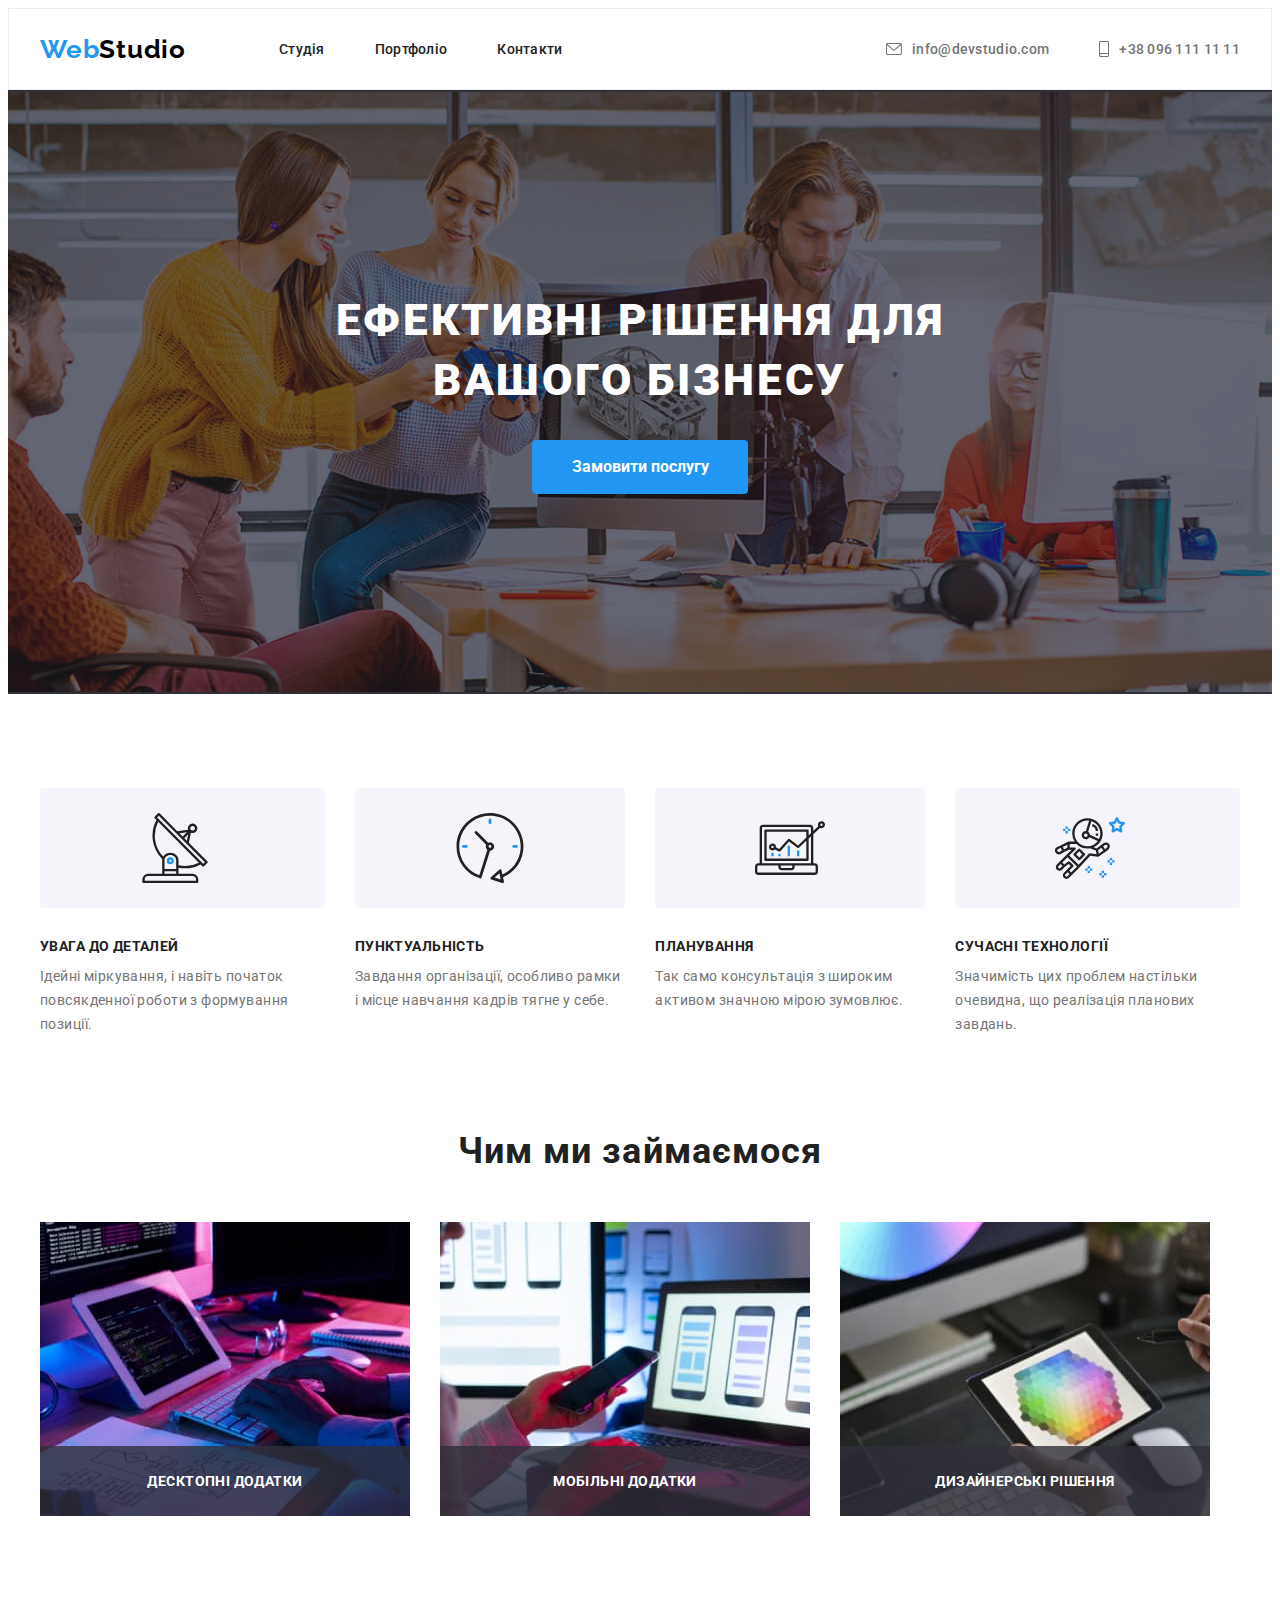
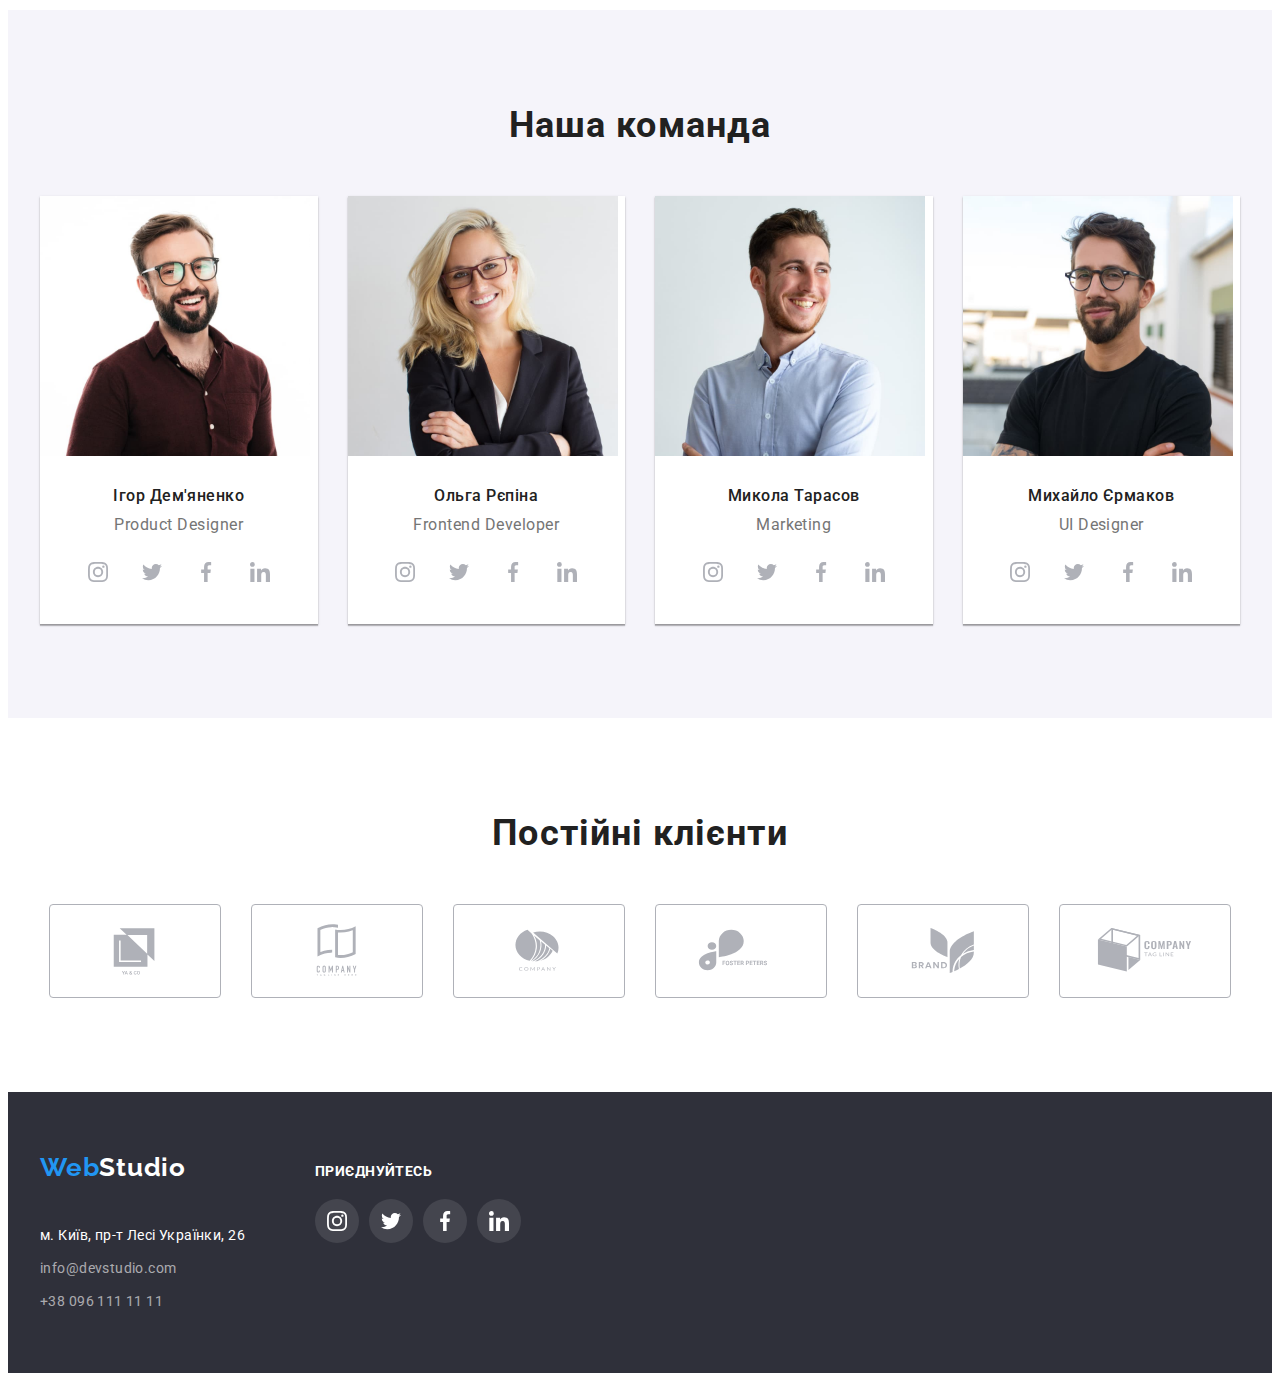
==== commit 09af3800: "hw-05 full" ====
--- a/index.html
+++ b/index.html
@@ -60,7 +60,7 @@
 			<section class="main">
 				<div class="conteiner">
 					<h1 class="main-title">Ефективні рішення для вашого бізнесу</h1>
-					<button type="button" class="main-btn">Замовити послугу</button>
+					<button type="button" class="heder-btn main-btn" data-modal-open>Замовити послугу</button>
 				</div>
 			</section>
 			<!-- secondary -->
@@ -116,12 +116,21 @@
 					<ul class="about-list list">
 						<li class="about-list-item">
 							<img src="./images/a-img-1.jpg" alt="Чим займаемося" width="370" height="294" />
+							<div class="overlay">
+								<p class="overlay-text">Десктопні додатки</p>
+							</div>
 						</li>
 						<li class="about-list-item">
 							<img src="./images/a-img-2.jpg" alt="Чим займаемося" width="370" height="294" />
+							<div class="overlay">
+								<p class="overlay-text">Мобільні додатки</p>
+							</div>
 						</li>
 						<li class="about-list-item">
 							<img src="./images/a-img-3.jpg" alt="Чим займаемося" width="370" height="294" />
+							<div class="overlay">
+								<p class="overlay-text">Дизайнерські рішення</p>
+							</div>
 						</li>
 					</ul>
 				</div>
@@ -517,5 +526,18 @@
 			</div>
 		</footer>
 		<!-- =========================FOOTER========================= -->
+		<!-- =========================MODAL WINDOW========================= -->
+		<div class="backdrop is-hidden" data-modal>
+			<div class="modal" data-modal-window>
+				<button class="modal-btn" data-modal-close>
+					<svg class="modal-icon" width="11" height="11">
+						<use href="./images/icons.svg#icon-close"></use>
+					</svg>
+				</button>
+			</div>
+		</div>
+		<script src="./modal.js"></script>
+
+		<!-- =========================MODAL WINDOW========================= -->
 	</body>
 </html>
--- a/css/styles.css
+++ b/css/styles.css
@@ -21,6 +21,9 @@
 	--portfolio-btn-color-hover-focus: #ffffff;
 	--portfolio-btn-background-hover-focus: #2196f3;
 	--portfolio-text: #757575;
+	--heder-inx: 10;
+	--modal-inx: 100;
+	--menu-inx: 1000;
 }
 
 body {
@@ -65,8 +68,11 @@
 	max-width: 100%;
 	height: auto;
 }
+
 /*  =========================HEDER=========================  */
-
+.heder {
+	border: 1px solid #ececec;
+}
 .heder-conteiner {
 	display: flex;
 	align-items: center;
@@ -93,14 +99,33 @@
 	color: #212121;
 	padding-top: 32px;
 	padding-bottom: 32px;
-}
+	position: relative;
+}
+.nav-link::after {
+	position: absolute;
+
+	bottom: -1px;
+	transform: scalex(0.1);
+	display: block;
+	content: "";
+	width: 108%;
+	height: 4px;
+	background: #2196f3;
+	border-radius: 2px;
+	opacity: 0;
+	transition: transform 250ms cubic-bezier(0.4, 0, 0.2, 1), opacity 250ms cubic-bezier(0.4, 0, 0.2, 1);
+}
+.nav-link:hover::after,
+.nav-link:focus:after {
+	transform: scalex(1);
+	opacity: 1;
+}
+.nav-link {
+	transition: color 250ms cubic-bezier(0.4, 0, 0.2, 1);
+}
+
 .nav-link:hover,
 .nav-link:focus {
-	font-weight: 500;
-	font-size: 14px;
-	line-height: calc(16 / 14);
-	letter-spacing: 0.02em;
-
 	color: var(--nav-link-hover-focus);
 }
 .hedern-nav-list {
@@ -121,6 +146,7 @@
 	display: flex;
 	align-items: center;
 	gap: 10px;
+	transition: color 250ms cubic-bezier(0.4, 0, 0.2, 1);
 }
 .heder-mail-icon {
 	fill: currentColor;
@@ -135,6 +161,7 @@
 	align-items: center;
 	gap: 10px;
 	color: var(--heder-mail-tel);
+	transition: color 250ms cubic-bezier(0.4, 0, 0.2, 1);
 }
 .heder-tel-icon {
 	fill: currentColor;
@@ -143,11 +170,6 @@
 .heder-tel-link:focus,
 .heder-mail-link:hover,
 .heder-mail-link:focus {
-	font-weight: 500;
-	font-size: 14px;
-	line-height: calc(16 / 14);
-	letter-spacing: 0.02em;
-
 	color: var(--heder-mail-tel-hover-focus);
 }
 /*  =========================HEDER=========================  */
@@ -186,7 +208,7 @@
 	line-height: calc(30 / 16);
 	color: var(--main-text-btn-color);
 	cursor: pointer;
-	background: var(--main-btn-background-color);
+	background-color: var(--main-btn-background-color);
 	border-radius: 4px;
 	border-color: transparent;
 	padding: 10px 32px;
@@ -194,10 +216,14 @@
 	min-height: 50px;
 	margin-left: auto;
 	margin-right: auto;
+	transition: background-color 250ms cubic-bezier(0.4, 0, 0.2, 1);
 }
 .main-btn:hover,
 .main-btn:focus {
-	background: var(--main-btn-background-color-hover-focus);
+	background-color: var(--main-btn-background-color-hover-focus);
+}
+.heder-btn{
+	animation: heartbeat 5s ease-in-out infinite both;
 }
 /* secondary */
 
@@ -248,8 +274,27 @@
 	text-align: center;
 	margin-bottom: 50px;
 }
+
 .about-list-item {
-	padding-bottom: 94px;
+	position: relative;
+	margin-bottom: 94px;
+}
+.overlay {
+	position: absolute;
+	bottom: 0;
+	width: 100%;
+	padding-top: 27px;
+	padding-bottom: 27px;
+	background-color: rgba(47, 48, 58, 0.8);
+}
+.overlay-text {
+	text-align: center;
+	font-weight: 700;
+	font-size: 14px;
+	line-height: calc(16 / 14);
+	letter-spacing: 0.03em;
+	text-transform: uppercase;
+	color: #ffffff;
 }
 /* comanda */
 .comanda {
@@ -290,7 +335,7 @@
 	letter-spacing: 0.03em;
 	color: var(--secondary-text-color);
 	text-align: center;
-	padding-bottom: 30px;
+	padding-bottom: 16px;
 }
 .social-list {
 	display: flex;
@@ -308,8 +353,10 @@
 	border-radius: 50%;
 	background-color: #ffffff;
 	fill: #afb1b8;
-}
-.social-link:hover {
+	transition: background-color 250ms cubic-bezier(0.4, 0, 0.2, 1), fill 250ms cubic-bezier(0.4, 0, 0.2, 1);
+}
+.social-link:hover,
+.social-link:focus {
 	background: #2196f3;
 	fill: #ffffff;
 }
@@ -338,8 +385,10 @@
 	border-radius: 4px;
 	background-color: #ffffff;
 	fill: #afb1b8;
-}
-.client-link:hover {
+	transition: border-color 250ms cubic-bezier(0.4, 0, 0.2, 1), fill 250ms cubic-bezier(0.4, 0, 0.2, 1);
+}
+.client-link:hover,
+.client-link:focus {
 	fill: #2196f3;
 	border-color: #2196f3;
 }
@@ -384,6 +433,7 @@
 	line-height: calc(24 / 14);
 	letter-spacing: 0.03em;
 	color: var(--footer-map-link);
+	transition: color 250ms cubic-bezier(0.4, 0, 0.2, 1);
 }
 
 .footer-mail-link {
@@ -392,6 +442,7 @@
 	line-height: calc(24 / 14);
 	letter-spacing: 0.03em;
 	color: var(--footer-mail-tel-link);
+	transition: color 250ms cubic-bezier(0.4, 0, 0.2, 1);
 }
 .footer-tel-link {
 	font-weight: 400;
@@ -399,6 +450,7 @@
 	line-height: calc(24 / 14);
 	letter-spacing: 0.03em;
 	color: var(--footer-mail-tel-link);
+	transition: color 250ms cubic-bezier(0.4, 0, 0.2, 1);
 }
 .footer-map-link:hover,
 .footer-map-link:focus,
@@ -438,8 +490,10 @@
 	border-radius: 50%;
 	background-color: rgba(255, 255, 255, 0.1);
 	fill: #ffffff;
-}
-.footer-link:hover {
+	transition: background 250ms cubic-bezier(0.4, 0, 0.2, 1);
+}
+.footer-link:hover,
+.footer-link:focus {
 	background: #2196f3;
 }
 /*  =========================FOOTER=========================  */
@@ -470,26 +524,50 @@
 	letter-spacing: 0.03em;
 	color: var(--portfolio-btn-color);
 	padding: 6px 22px;
+	transition: background-color 250ms cubic-bezier(0.4, 0, 0.2, 1), color 250ms cubic-bezier(0.4, 0, 0.2, 1),
+		box-shadow 250ms cubic-bezier(0.4, 0, 0.2, 1);
 }
 .portfolio-btn:hover,
 .portfolio-btn:focus {
-	background: var(--portfolio-btn-background-hover-focus);
-	box-shadow: 0px 3px 1px rgba(0, 0, 0, 0.1), 0px 1px 2px rgba(0, 0, 0, 0.08), 0px 2px 2px rgba(0, 0, 0, 0.12);
-	border-radius: 4px;
-	font-weight: 500;
-	font-size: 16px;
-	line-height: calc(26 / 16);
-	text-align: center;
-	letter-spacing: 0.03em;
+	background-color: var(--portfolio-btn-background-hover-focus);
 	color: var(--portfolio-btn-color-hover-focus);
 	box-shadow: 0px 3px 1px rgba(0, 0, 0, 0.1), 0px 1px 2px rgba(0, 0, 0, 0.08), 0px 2px 2px rgba(0, 0, 0, 0.12);
 }
 .portfolio-item-list {
 	flex-basis: calc((100% - 30px * 2) / 3);
-}
-.portfolio-item-list:hover {
+
+	transition: box-shadow 250ms cubic-bezier(0.4, 0, 0.2, 1);
+}
+.portfolio-thumb {
+	position: relative;
+	overflow: hidden;
+}
+.portfolio-overlay {
+	position: absolute;
+	top: 0;
+	left: 0;
+	width: 100%;
+	height: 100%;
+	background-color: rgba(33, 150, 243, 0.9);
+	padding: 63px 24px;
+	user-select: none;
+	transform: translateY(100%);
+	transition: transform 250ms cubic-bezier(0.4, 0, 0.2, 1);
+}
+.portfolio-item-list:hover .portfolio-overlay,
+.portfolio-item-list:focus .portfolio-overlay {
+	transform: translateY(0);
+}
+.portfolio-overlay-text {
+	font-weight: 400;
+	font-size: 18px;
+	line-height: calc(28 / 18);
+	letter-spacing: 0.03em;
+	color: #ffffff;
+}
+.portfolio-item-list:hover,
+.portfolio-item-list:focus {
 	box-shadow: 0px 1px 1px rgba(0, 0, 0, 0.12), 0px 4px 4px rgba(0, 0, 0, 0.06), 1px 4px 6px rgba(0, 0, 0, 0.16);
-	cursor: pointer;
 }
 
 .portfolio-title {
@@ -512,3 +590,80 @@
 	border: 1px solid #eeeeee;
 	border-top: none;
 }
+.backdrop {
+	position: fixed;
+	top: 0;
+	left: 0;
+	width: 100%;
+	height: 100%;
+	background-color: rgba(0, 0, 0, 0.2);
+	transition: opacity 250ms cubic-bezier(0.4, 0, 0.2, 1), visibility 250ms cubic-bezier(0.4, 0, 0.2, 1);
+	display: flex;
+	justify-content: center;
+	align-items: center;
+}
+.backdrop.is-hidden {
+	opacity: 0;
+	visibility: hidden;
+	pointer-events: none;
+}
+.modal {
+	position: absolute;
+	width: 528px;
+	min-height: 581px;
+	background: #ffffff;
+	box-shadow: 0px 1px 3px rgba(0, 0, 0, 0.12), 0px 1px 1px rgba(0, 0, 0, 0.14), 0px 2px 1px rgba(0, 0, 0, 0.2);
+	border-radius: 4px;
+}
+.modal.animation {
+	animation: rotate-scale-down 650ms linear both;
+}
+.modal-btn {
+	position: absolute;
+	top: 8px;
+	right: 8px;
+	width: 30px;
+	height: 30px;
+	padding: 0;
+	border-radius: 50%;
+	background: #ffffff;
+	border: 1px solid rgba(0, 0, 0, 0.1);
+	display: inline-flex;
+	align-items: center;
+	justify-content: center;
+	cursor: pointer;
+}
+@keyframes rotate-scale-down {
+	0% {
+		transform: scale(1) rotateZ(0);
+	}
+	50% {
+		transform: scale(0.5) rotateZ(180deg);
+	}
+	100% {
+		transform: scale(1) rotateZ(360deg);
+	}
+}
+@keyframes heartbeat {
+  from {
+    transform: scale(1);
+    transform-origin: center center;
+    animation-timing-function: ease-out;
+  }
+  7% {
+    transform: scale(0.91);
+    animation-timing-function: ease-in;
+  }
+  20% {
+    transform: scale(0.98);
+    animation-timing-function: ease-out;
+  }
+  30% {
+    transform: scale(0.87);
+    animation-timing-function: ease-in;
+  }
+  43% {
+    transform: scale(1);
+    animation-timing-function: ease-out;
+  }
+}